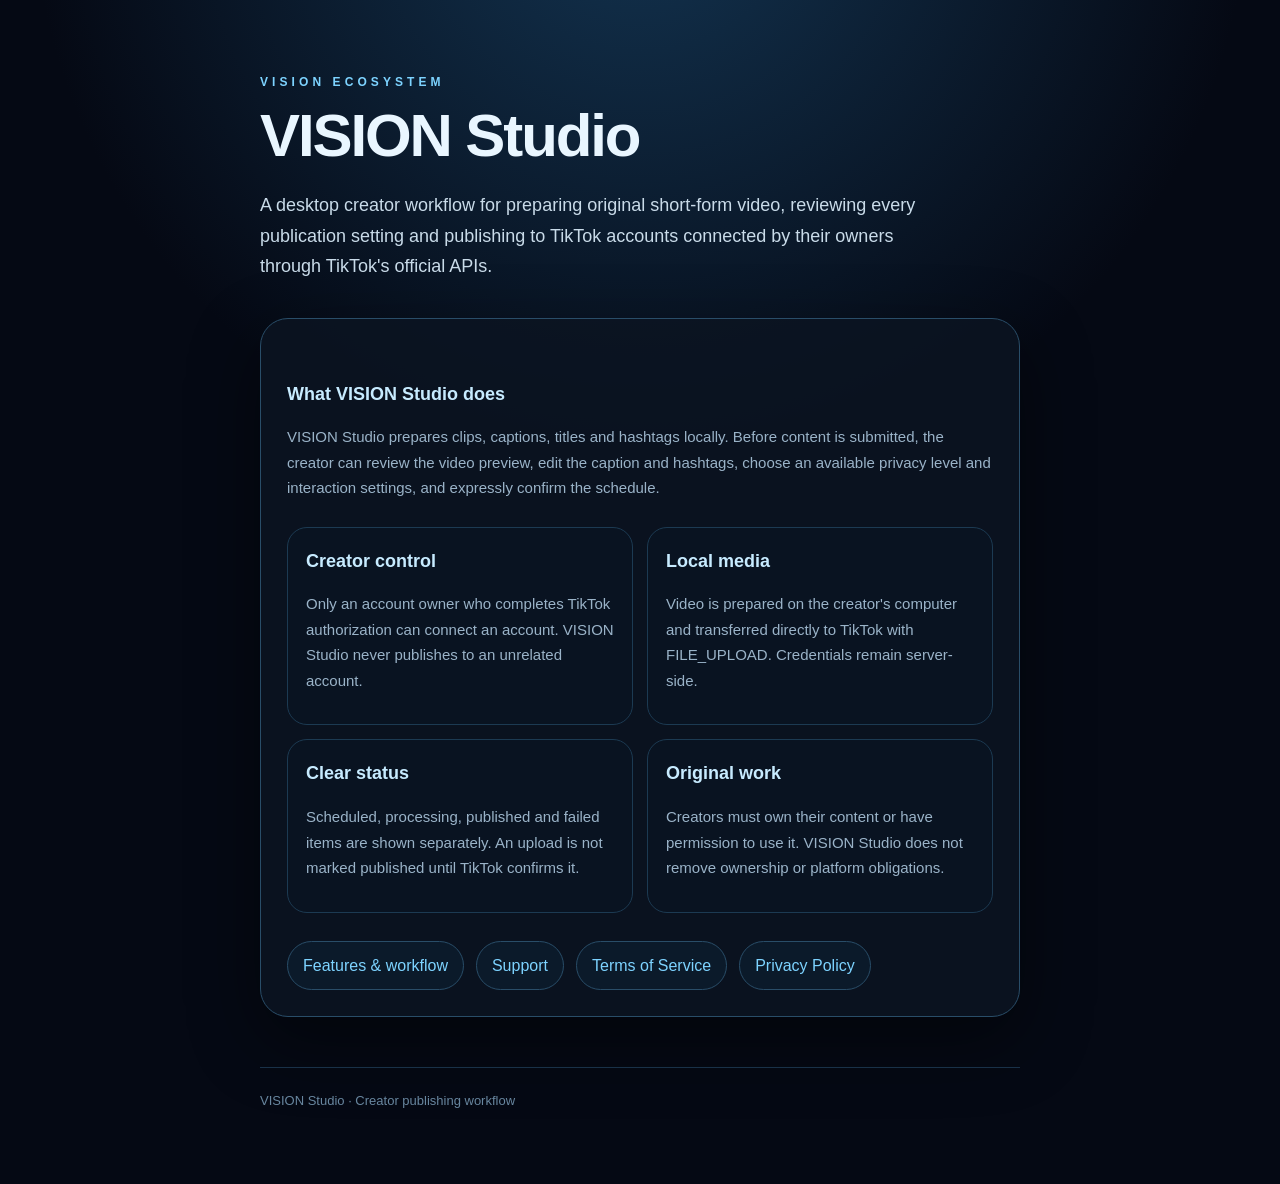
==== index.html @ 10ec2beb "Add files via upload" ====
<!doctype html>
<html lang="en">
<head>
  <meta charset="utf-8">
  <meta name="viewport" content="width=device-width,initial-scale=1">
  <meta name="description" content="VISION Studio prepares, reviews and publishes original short-form video through TikTok's official APIs.">
  <title>VISION Studio</title>
  <link rel="stylesheet" href="styles.css">
</head>
<body><main>
  <div class="eyebrow">VISION Ecosystem</div>
  <h1>VISION Studio</h1>
  <p class="lead">A desktop creator workflow for preparing original short-form video, reviewing every publication setting and publishing to TikTok accounts connected by their owners through TikTok's official APIs.</p>
  <section class="panel">
    <h2>What VISION Studio does</h2>
    <p>VISION Studio prepares clips, captions, titles and hashtags locally. Before content is submitted, the creator can review the video preview, edit the caption and hashtags, choose an available privacy level and interaction settings, and expressly confirm the schedule.</p>
    <div class="grid">
      <article><h2>Creator control</h2><p>Only an account owner who completes TikTok authorization can connect an account. VISION Studio never publishes to an unrelated account.</p></article>
      <article><h2>Local media</h2><p>Video is prepared on the creator's computer and transferred directly to TikTok with FILE_UPLOAD. Credentials remain server-side.</p></article>
      <article><h2>Clear status</h2><p>Scheduled, processing, published and failed items are shown separately. An upload is not marked published until TikTok confirms it.</p></article>
      <article><h2>Original work</h2><p>Creators must own their content or have permission to use it. VISION Studio does not remove ownership or platform obligations.</p></article>
    </div>
    <div class="links">
      <a href="features.html">Features & workflow</a>
      <a href="support.html">Support</a>
      <a href="terms.html">Terms of Service</a>
      <a href="privacy.html">Privacy Policy</a>
    </div>
  </section>
  <footer>VISION Studio · Creator publishing workflow</footer>
</main></body>
</html>
---- styles.css ----
:root{color-scheme:dark;--bg:#050914;--panel:#0b1422;--line:#294d68;--text:#e9f6ff;--muted:#9ab3c8;--cyan:#7dd3ff}
*{box-sizing:border-box}
html{background:var(--bg)}
body{margin:0;min-height:100vh;font-family:-apple-system,BlinkMacSystemFont,"Segoe UI",sans-serif;background:radial-gradient(circle at 50% -10%,#133451 0,transparent 42%),var(--bg);color:var(--text);line-height:1.7}
main{width:min(760px,calc(100% - 40px));margin:0 auto;padding:72px 0}
.eyebrow{color:var(--cyan);font-size:12px;font-weight:800;letter-spacing:.34em;text-transform:uppercase}
h1{font-size:clamp(34px,7vw,60px);line-height:1.06;margin:12px 0 22px;letter-spacing:-.035em}
h2{font-size:18px;margin:34px 0 8px;color:#c7ebff}
p,li{color:var(--muted);font-size:15px}
.lead{font-size:18px;color:#c9dbe9;max-width:680px}
.panel{margin-top:36px;padding:26px;border:1px solid var(--line);border-radius:28px;background:rgba(11,20,34,.82);box-shadow:0 24px 70px #0007}
.grid{display:grid;grid-template-columns:repeat(2,minmax(0,1fr));gap:14px;margin-top:26px}
.grid article{padding:0 18px 16px;border:1px solid #1c3a52;border-radius:20px;background:#091321}
.grid article h2{margin-top:18px}
.steps{counter-reset:step;list-style:none;padding:0}
.steps li{counter-increment:step;margin:14px 0;padding:14px 16px 14px 52px;border:1px solid #1c3a52;border-radius:18px;position:relative;background:#091321}
.steps li:before{content:counter(step);position:absolute;left:16px;top:14px;width:24px;height:24px;border-radius:50%;display:grid;place-items:center;background:#153650;color:var(--cyan);font-weight:800}
.links{display:flex;flex-wrap:wrap;gap:12px;margin-top:28px}
a{color:var(--cyan)}
.links a{padding:10px 15px;border:1px solid var(--line);border-radius:999px;text-decoration:none;background:#0b1a2a}
.links a:hover{border-color:var(--cyan)}
.updated{color:#6f8da6;font-size:13px;margin-top:-10px}
footer{margin-top:50px;padding-top:22px;border-top:1px solid #193148;color:#68869f;font-size:13px}
ul{padding-left:22px}
@media(max-width:640px){main{padding:42px 0}.panel{padding:20px}.grid{grid-template-columns:1fr}}
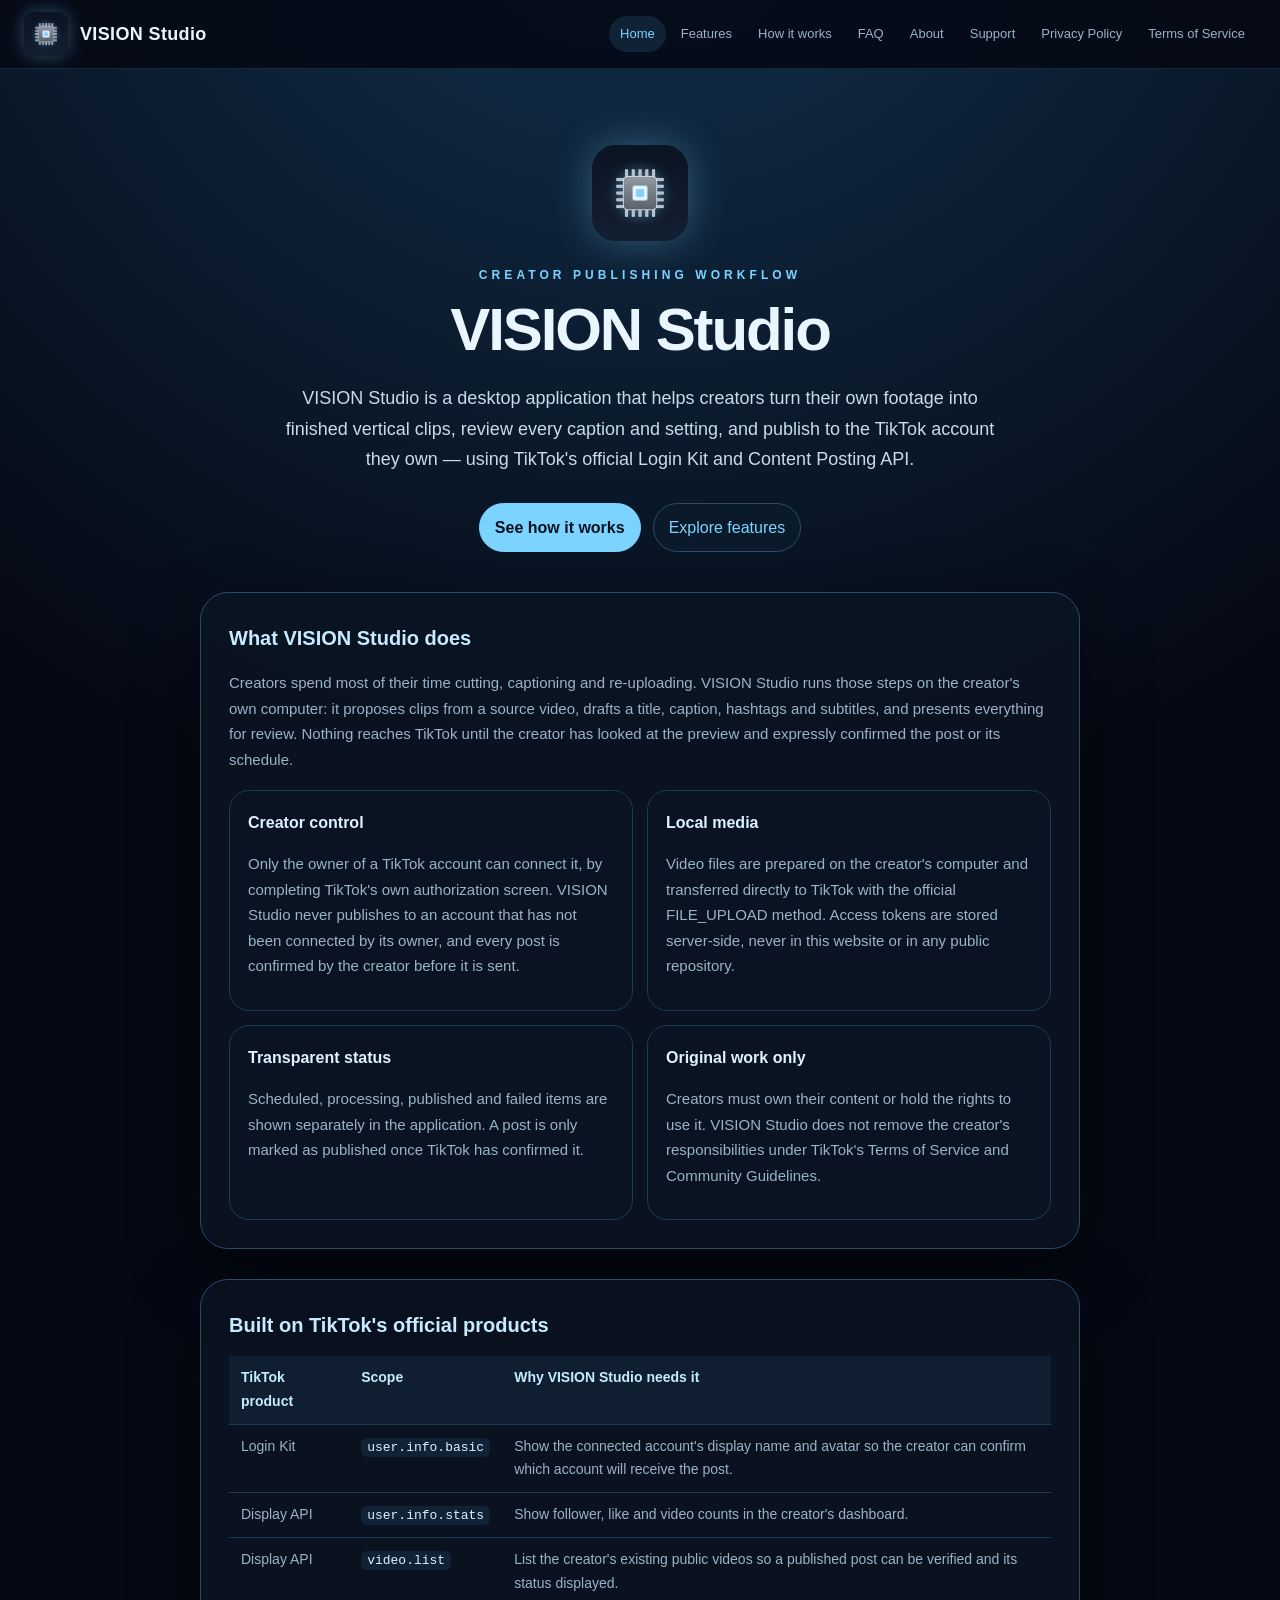
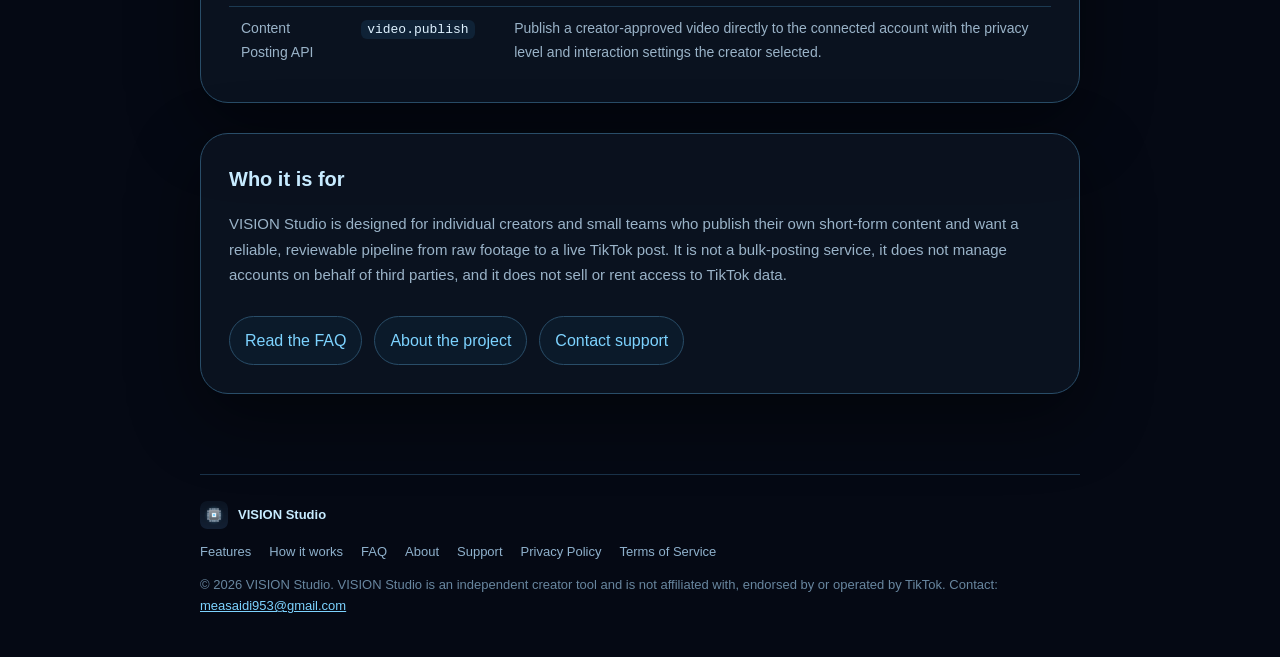
==== commit 40ada212: "Add files via upload" ====
--- a/index.html
+++ b/index.html
@@ -3,30 +3,65 @@
 <head>
   <meta charset="utf-8">
   <meta name="viewport" content="width=device-width,initial-scale=1">
-  <meta name="description" content="VISION Studio prepares, reviews and publishes original short-form video through TikTok's official APIs.">
+  <meta name="description" content="VISION Studio is a desktop creator application that helps TikTok creators prepare, review, schedule and publish their own short-form videos through TikTok's official APIs.">
+  <meta name="application-name" content="VISION Studio">
+  <meta property="og:site_name" content="VISION Studio">
+  <meta property="og:title" content="VISION Studio">
+  <meta property="og:image" content="icon-512.png">
   <title>VISION Studio</title>
+  <link rel="icon" type="image/x-icon" href="favicon.ico">
+  <link rel="icon" type="image/png" sizes="32x32" href="icon-32.png">
+  <link rel="icon" type="image/png" sizes="192x192" href="icon-192.png">
+  <link rel="apple-touch-icon" sizes="180x180" href="icon-180.png">
   <link rel="stylesheet" href="styles.css">
 </head>
-<body><main>
-  <div class="eyebrow">VISION Ecosystem</div>
-  <h1>VISION Studio</h1>
-  <p class="lead">A desktop creator workflow for preparing original short-form video, reviewing every publication setting and publishing to TikTok accounts connected by their owners through TikTok's official APIs.</p>
+<body>
+<header class="site">
+  <a class="brand" href="index.html"><img src="icon-192.png" width="44" height="44" alt="VISION Studio icon"><span>VISION Studio</span></a>
+  <nav><a href="index.html" class=on>Home</a><a href="features.html">Features</a><a href="how-it-works.html">How it works</a><a href="faq.html">FAQ</a><a href="about.html">About</a><a href="support.html">Support</a><a href="privacy.html">Privacy Policy</a><a href="terms.html">Terms of Service</a></nav>
+</header>
+<main>
+  <section class="hero">
+    <img class="hero-icon" src="icon-192.png" width="96" height="96" alt="VISION Studio icon">
+    <div class="eyebrow">Creator publishing workflow</div>
+    <h1>VISION Studio</h1>
+    <p class="lead">VISION Studio is a desktop application that helps creators turn their own footage into finished vertical clips, review every caption and setting, and publish to the TikTok account they own — using TikTok's official Login Kit and Content Posting API.</p>
+    <div class="links"><a class="primary" href="how-it-works.html">See how it works</a><a href="features.html">Explore features</a></div>
+  </section>
+
   <section class="panel">
     <h2>What VISION Studio does</h2>
-    <p>VISION Studio prepares clips, captions, titles and hashtags locally. Before content is submitted, the creator can review the video preview, edit the caption and hashtags, choose an available privacy level and interaction settings, and expressly confirm the schedule.</p>
+    <p>Creators spend most of their time cutting, captioning and re-uploading. VISION Studio runs those steps on the creator's own computer: it proposes clips from a source video, drafts a title, caption, hashtags and subtitles, and presents everything for review. Nothing reaches TikTok until the creator has looked at the preview and expressly confirmed the post or its schedule.</p>
     <div class="grid">
-      <article><h2>Creator control</h2><p>Only an account owner who completes TikTok authorization can connect an account. VISION Studio never publishes to an unrelated account.</p></article>
-      <article><h2>Local media</h2><p>Video is prepared on the creator's computer and transferred directly to TikTok with FILE_UPLOAD. Credentials remain server-side.</p></article>
-      <article><h2>Clear status</h2><p>Scheduled, processing, published and failed items are shown separately. An upload is not marked published until TikTok confirms it.</p></article>
-      <article><h2>Original work</h2><p>Creators must own their content or have permission to use it. VISION Studio does not remove ownership or platform obligations.</p></article>
-    </div>
-    <div class="links">
-      <a href="features.html">Features & workflow</a>
-      <a href="support.html">Support</a>
-      <a href="terms.html">Terms of Service</a>
-      <a href="privacy.html">Privacy Policy</a>
+      <article><h3>Creator control</h3><p>Only the owner of a TikTok account can connect it, by completing TikTok's own authorization screen. VISION Studio never publishes to an account that has not been connected by its owner, and every post is confirmed by the creator before it is sent.</p></article>
+      <article><h3>Local media</h3><p>Video files are prepared on the creator's computer and transferred directly to TikTok with the official FILE_UPLOAD method. Access tokens are stored server-side, never in this website or in any public repository.</p></article>
+      <article><h3>Transparent status</h3><p>Scheduled, processing, published and failed items are shown separately in the application. A post is only marked as published once TikTok has confirmed it.</p></article>
+      <article><h3>Original work only</h3><p>Creators must own their content or hold the rights to use it. VISION Studio does not remove the creator's responsibilities under TikTok's Terms of Service and Community Guidelines.</p></article>
     </div>
   </section>
-  <footer>VISION Studio · Creator publishing workflow</footer>
-</main></body>
+
+  <section class="panel">
+    <h2>Built on TikTok's official products</h2>
+    <table class="tbl">
+      <tr><th>TikTok product</th><th>Scope</th><th>Why VISION Studio needs it</th></tr>
+      <tr><td>Login Kit</td><td><code>user.info.basic</code></td><td>Show the connected account's display name and avatar so the creator can confirm which account will receive the post.</td></tr>
+      <tr><td>Display API</td><td><code>user.info.stats</code></td><td>Show follower, like and video counts in the creator's dashboard.</td></tr>
+      <tr><td>Display API</td><td><code>video.list</code></td><td>List the creator's existing public videos so a published post can be verified and its status displayed.</td></tr>
+      <tr><td>Content Posting API</td><td><code>video.publish</code></td><td>Publish a creator-approved video directly to the connected account with the privacy level and interaction settings the creator selected.</td></tr>
+    </table>
+  </section>
+
+  <section class="panel">
+    <h2>Who it is for</h2>
+    <p>VISION Studio is designed for individual creators and small teams who publish their own short-form content and want a reliable, reviewable pipeline from raw footage to a live TikTok post. It is not a bulk-posting service, it does not manage accounts on behalf of third parties, and it does not sell or rent access to TikTok data.</p>
+    <div class="links"><a href="faq.html">Read the FAQ</a><a href="about.html">About the project</a><a href="support.html">Contact support</a></div>
+  </section>
+
+</main>
+<footer class="site">
+  <div class="foot-brand"><img src="icon-192.png" width="28" height="28" alt="VISION Studio icon"> VISION Studio</div>
+  <div class="foot-links"><a href="features.html">Features</a><a href="how-it-works.html">How it works</a><a href="faq.html">FAQ</a><a href="about.html">About</a><a href="support.html">Support</a><a href="privacy.html">Privacy Policy</a><a href="terms.html">Terms of Service</a></div>
+  <div class="foot-copy">© 2026 VISION Studio. VISION Studio is an independent creator tool and is not affiliated with, endorsed by or operated by TikTok. Contact: <a href="mailto:measaidi953@gmail.com">measaidi953@gmail.com</a></div>
+</footer>
+</body>
 </html>
--- a/styles.css
+++ b/styles.css
@@ -1,17 +1,31 @@
 :root{color-scheme:dark;--bg:#050914;--panel:#0b1422;--line:#294d68;--text:#e9f6ff;--muted:#9ab3c8;--cyan:#7dd3ff}
 *{box-sizing:border-box}
-html{background:var(--bg)}
+html{background:var(--bg);scroll-behavior:smooth}
 body{margin:0;min-height:100vh;font-family:-apple-system,BlinkMacSystemFont,"Segoe UI",sans-serif;background:radial-gradient(circle at 50% -10%,#133451 0,transparent 42%),var(--bg);color:var(--text);line-height:1.7}
-main{width:min(760px,calc(100% - 40px));margin:0 auto;padding:72px 0}
-.eyebrow{color:var(--cyan);font-size:12px;font-weight:800;letter-spacing:.34em;text-transform:uppercase}
+main{width:min(880px,calc(100% - 40px));margin:0 auto;padding:40px 0 60px}
+/* ── header commun : icône + nom de l'app + navigation ── */
+header.site{position:sticky;top:0;z-index:10;display:flex;align-items:center;justify-content:space-between;gap:16px;flex-wrap:wrap;padding:12px 24px;background:rgba(5,9,20,.88);backdrop-filter:blur(10px);border-bottom:1px solid #16293c}
+.brand{display:flex;align-items:center;gap:12px;color:var(--text);text-decoration:none;font-weight:800;font-size:18px;letter-spacing:.02em}
+.brand img{border-radius:11px;box-shadow:0 0 18px #7dd3ff55}
+header.site nav{display:flex;flex-wrap:wrap;gap:4px}
+header.site nav a{color:var(--muted);text-decoration:none;font-size:13px;padding:7px 11px;border-radius:999px}
+header.site nav a:hover{color:var(--text);background:#0f1f31}
+header.site nav a.on{color:var(--cyan);background:#0f2236}
+/* ── hero ── */
+.hero{text-align:center;padding:36px 0 10px}
+.hero-icon{border-radius:24px;box-shadow:0 0 40px #7dd3ff55}
+.hero .links{justify-content:center}
+.eyebrow{color:var(--cyan);font-size:12px;font-weight:800;letter-spacing:.34em;text-transform:uppercase;margin-top:16px}
 h1{font-size:clamp(34px,7vw,60px);line-height:1.06;margin:12px 0 22px;letter-spacing:-.035em}
-h2{font-size:18px;margin:34px 0 8px;color:#c7ebff}
+h2{font-size:20px;margin:34px 0 8px;color:#c7ebff}
+h2:first-child{margin-top:0}
+h3{font-size:16px;margin:18px 0 6px;color:#dff2ff}
 p,li{color:var(--muted);font-size:15px}
-.lead{font-size:18px;color:#c9dbe9;max-width:680px}
-.panel{margin-top:36px;padding:26px;border:1px solid var(--line);border-radius:28px;background:rgba(11,20,34,.82);box-shadow:0 24px 70px #0007}
-.grid{display:grid;grid-template-columns:repeat(2,minmax(0,1fr));gap:14px;margin-top:26px}
+.lead{font-size:18px;color:#c9dbe9;max-width:720px;margin-left:auto;margin-right:auto}
+.panel{margin-top:30px;padding:28px;border:1px solid var(--line);border-radius:28px;background:rgba(11,20,34,.82);box-shadow:0 24px 70px #0007}
+.grid{display:grid;grid-template-columns:repeat(2,minmax(0,1fr));gap:14px;margin-top:18px}
 .grid article{padding:0 18px 16px;border:1px solid #1c3a52;border-radius:20px;background:#091321}
-.grid article h2{margin-top:18px}
+.grid article h3{margin-top:18px}
 .steps{counter-reset:step;list-style:none;padding:0}
 .steps li{counter-increment:step;margin:14px 0;padding:14px 16px 14px 52px;border:1px solid #1c3a52;border-radius:18px;position:relative;background:#091321}
 .steps li:before{content:counter(step);position:absolute;left:16px;top:14px;width:24px;height:24px;border-radius:50%;display:grid;place-items:center;background:#153650;color:var(--cyan);font-weight:800}
@@ -19,7 +33,29 @@
 a{color:var(--cyan)}
 .links a{padding:10px 15px;border:1px solid var(--line);border-radius:999px;text-decoration:none;background:#0b1a2a}
 .links a:hover{border-color:var(--cyan)}
+.links a.primary{background:var(--cyan);color:#04121f;font-weight:700;border-color:var(--cyan)}
 .updated{color:#6f8da6;font-size:13px;margin-top:-10px}
-footer{margin-top:50px;padding-top:22px;border-top:1px solid #193148;color:#68869f;font-size:13px}
+code{font-family:ui-monospace,SFMono-Regular,Menlo,monospace;font-size:13px;color:#dff2ff;background:#0f2236;padding:2px 6px;border-radius:6px}
+/* ── tableaux ── */
+.tbl{width:100%;border-collapse:collapse;margin-top:14px;font-size:14px}
+.tbl th,.tbl td{text-align:left;vertical-align:top;padding:10px 12px;border-bottom:1px solid #1c3a52;color:var(--muted)}
+.tbl th{color:#c7ebff;font-weight:700;background:#0f1f31}
+.tbl tr:last-child td{border-bottom:0}
+/* ── pages légales : icône de l'app en tête, comme exigé par la revue TikTok ── */
+.legal-head{display:flex;align-items:center;gap:22px;margin-top:20px}
+.legal-head img{border-radius:18px;box-shadow:0 0 28px #7dd3ff55;flex-shrink:0}
+.legal-head h1{font-size:clamp(30px,5vw,44px);margin:6px 0 10px}
+.legal-head .eyebrow{margin-top:0}
+.legal h2{font-size:17px;margin-top:28px}
+.faq h3{margin-top:22px;color:#c7ebff}
+.faq h3:first-child{margin-top:0}
+/* ── pied de page commun ── */
+footer.site{margin:20px auto 0;width:min(880px,calc(100% - 40px));padding:26px 0 40px;border-top:1px solid #193148;color:#68869f;font-size:13px}
+.foot-brand{display:flex;align-items:center;gap:10px;font-weight:700;color:#c7ebff;margin-bottom:12px}
+.foot-brand img{border-radius:7px}
+.foot-links{display:flex;flex-wrap:wrap;gap:6px 18px;margin-bottom:12px}
+.foot-links a{text-decoration:none;color:#8fb1cc}
+.foot-links a:hover{color:var(--cyan)}
+.foot-copy{line-height:1.6}
 ul{padding-left:22px}
-@media(max-width:640px){main{padding:42px 0}.panel{padding:20px}.grid{grid-template-columns:1fr}}
+@media(max-width:640px){main{padding:28px 0 40px}.panel{padding:20px}.grid{grid-template-columns:1fr}.legal-head{flex-direction:column;align-items:flex-start;gap:14px}.tbl{display:block;overflow-x:auto}}
